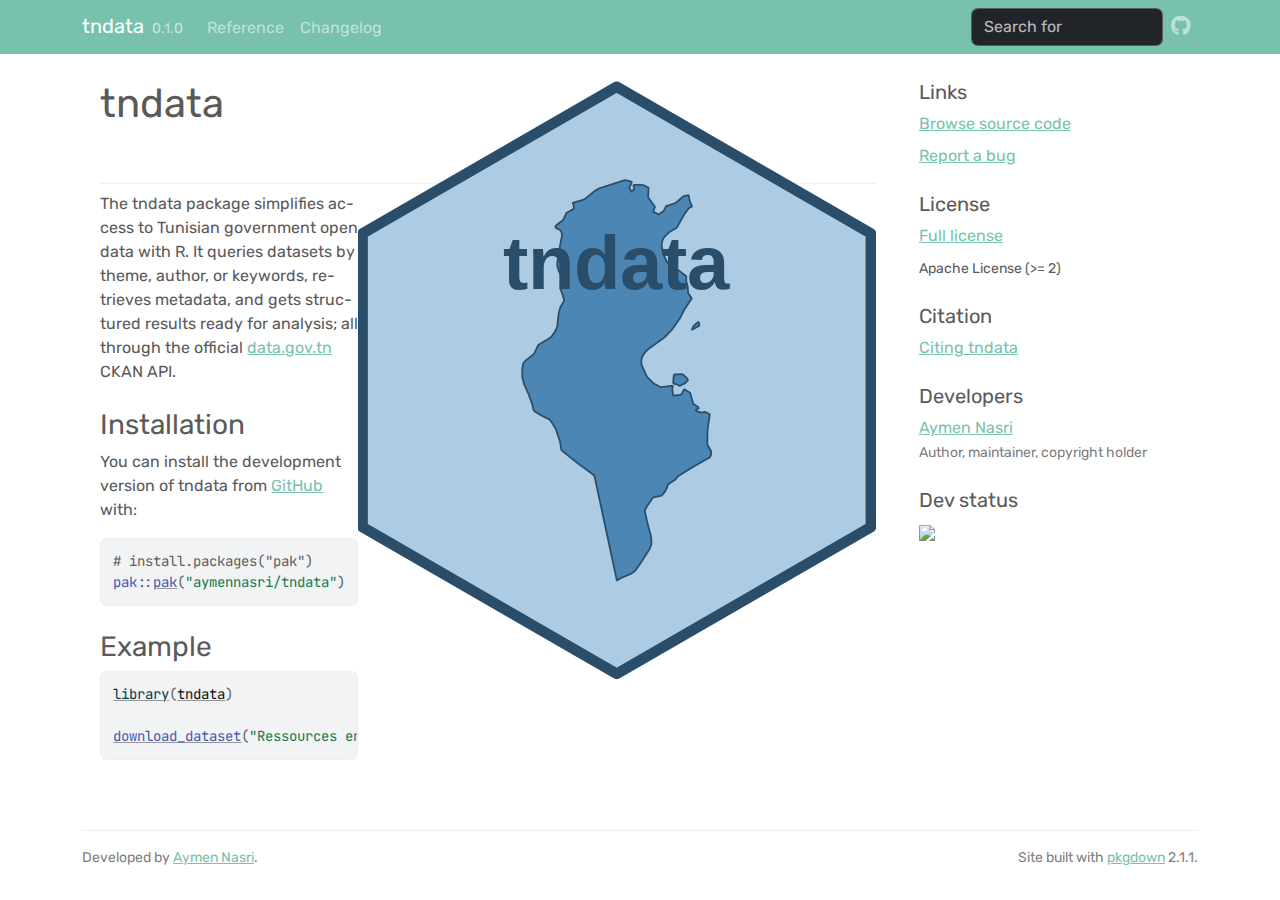
==== index.html @ 449bf3d2 "Deploying to gh-pages from @ aymennasri/tndata@dafc71b6b28d9a2bf3b7b2af652d4f8cb036f6ed 🚀" ====
<!DOCTYPE html>
<!-- Generated by pkgdown: do not edit by hand --><html lang="en">
<head>
<meta http-equiv="Content-Type" content="text/html; charset=UTF-8">
<meta charset="utf-8">
<meta http-equiv="X-UA-Compatible" content="IE=edge">
<meta name="viewport" content="width=device-width, initial-scale=1, shrink-to-fit=no">
<title>Fetch datasets from the Official Tunisian Data Catalog • tndata</title>
<script src="deps/jquery-3.6.0/jquery-3.6.0.min.js"></script><meta name="viewport" content="width=device-width, initial-scale=1, shrink-to-fit=no">
<link href="deps/bootstrap-5.3.1/bootstrap.min.css" rel="stylesheet">
<script src="deps/bootstrap-5.3.1/bootstrap.bundle.min.js"></script><link href="deps/Rubik-0.4.9/font.css" rel="stylesheet">
<link href="deps/JetBrains_Mono-0.4.9/font.css" rel="stylesheet">
<link href="deps/font-awesome-6.5.2/css/all.min.css" rel="stylesheet">
<link href="deps/font-awesome-6.5.2/css/v4-shims.min.css" rel="stylesheet">
<script src="deps/headroom-0.11.0/headroom.min.js"></script><script src="deps/headroom-0.11.0/jQuery.headroom.min.js"></script><script src="deps/bootstrap-toc-1.0.1/bootstrap-toc.min.js"></script><script src="deps/clipboard.js-2.0.11/clipboard.min.js"></script><script src="deps/search-1.0.0/autocomplete.jquery.min.js"></script><script src="deps/search-1.0.0/fuse.min.js"></script><script src="deps/search-1.0.0/mark.min.js"></script><!-- pkgdown --><script src="pkgdown.js"></script><meta property="og:title" content="Fetch datasets from the Official Tunisian Data Catalog">
<meta name="description" content="Simplifies access to Tunisian government open data with R. Queries datasets by theme, author, or keywords, retrieves metadata, and gets structured results ready for analysis; all through the official &lt;data.gov.tn&gt; CKAN API.">
<meta property="og:description" content="Simplifies access to Tunisian government open data with R. Queries datasets by theme, author, or keywords, retrieves metadata, and gets structured results ready for analysis; all through the official &lt;data.gov.tn&gt; CKAN API.">
</head>
<body>
    <a href="#main" class="visually-hidden-focusable">Skip to contents</a>


    <nav class="navbar navbar-expand-lg fixed-top bg-primary" data-bs-theme="dark" aria-label="Site navigation"><div class="container">

    <a class="navbar-brand me-2" href="index.html">tndata</a>

    <small class="nav-text text-muted me-auto" data-bs-toggle="tooltip" data-bs-placement="bottom" title="">0.1.0</small>


    <button class="navbar-toggler" type="button" data-bs-toggle="collapse" data-bs-target="#navbar" aria-controls="navbar" aria-expanded="false" aria-label="Toggle navigation">
      <span class="navbar-toggler-icon"></span>
    </button>

    <div id="navbar" class="collapse navbar-collapse ms-3">
      <ul class="navbar-nav me-auto">
<li class="nav-item"><a class="nav-link" href="reference/index.html">Reference</a></li>
<li class="nav-item"><a class="nav-link" href="news/index.html">Changelog</a></li>
      </ul>
<ul class="navbar-nav">
<li class="nav-item"><form class="form-inline" role="search">
 <input class="form-control" type="search" name="search-input" id="search-input" autocomplete="off" aria-label="Search site" placeholder="Search for" data-search-index="search.json">
</form></li>
<li class="nav-item"><a class="external-link nav-link" href="https://github.com/aymennasri/tndata/" aria-label="GitHub"><span class="fa fab fa-github fa-lg"></span></a></li>
      </ul>
</div>


  </div>
</nav><div class="container template-home">
<div class="row">
  <main id="main" class="col-md-9"><div class="section level1">
<div class="page-header"><h1 id="tndata-">tndata <img src="inst/figures/tndata_logo.png" align="right" height="138"><a class="anchor" aria-label="anchor" href="#tndata-"></a>
</h1></div>
<!-- badges: start -->

<p>The tndata package simplifies access to Tunisian government open data with R. It queries datasets by theme, author, or keywords, retrieves metadata, and gets structured results ready for analysis; all through the official <a href="data.gov.tn">data.gov.tn</a> CKAN API.</p>
<div class="section level2">
<h2 id="installation">Installation<a class="anchor" aria-label="anchor" href="#installation"></a>
</h2>
<p>You can install the development version of tndata from <a href="https://github.com/" class="external-link">GitHub</a> with:</p>
<div class="sourceCode" id="cb1"><pre class="downlit sourceCode r">
<code class="sourceCode R"><span><span class="co"># install.packages("pak")</span></span>
<span><span class="fu">pak</span><span class="fu">::</span><span class="fu"><a href="https://pak.r-lib.org/reference/pak.html" class="external-link">pak</a></span><span class="op">(</span><span class="st">"aymennasri/tndata"</span><span class="op">)</span></span></code></pre></div>
</div>
<div class="section level2">
<h2 id="example">Example<a class="anchor" aria-label="anchor" href="#example"></a>
</h2>
<div class="sourceCode" id="cb2"><pre class="downlit sourceCode r">
<code class="sourceCode R"><span><span class="kw"><a href="https://rdrr.io/r/base/library.html" class="external-link">library</a></span><span class="op">(</span><span class="va"><a href="https://github.com/aymennasri/tndata" class="external-link">tndata</a></span><span class="op">)</span></span>
<span></span>
<span><span class="fu"><a href="reference/download_dataset.html">download_dataset</a></span><span class="op">(</span><span class="st">"Ressources en eau- Gouvernorat de Kasserine"</span>, format <span class="op">=</span> <span class="st">"xls"</span><span class="op">)</span></span></code></pre></div>
</div>
</div>
  </main><aside class="col-md-3"><div class="links">
<h2 data-toc-skip>Links</h2>
<ul class="list-unstyled">
<li><a href="https://github.com/aymennasri/tndata/" class="external-link">Browse source code</a></li>
<li><a href="https://github.com/aymennasri/tndata/issues" class="external-link">Report a bug</a></li>
</ul>
</div>

<div class="license">
<h2 data-toc-skip>License</h2>
<ul class="list-unstyled">
<li><a href="LICENSE.html">Full license</a></li>
<li><small>Apache License (&gt;= 2)</small></li>
</ul>
</div>


<div class="citation">
<h2 data-toc-skip>Citation</h2>
<ul class="list-unstyled">
<li><a href="authors.html#citation">Citing tndata</a></li>
</ul>
</div>

<div class="developers">
<h2 data-toc-skip>Developers</h2>
<ul class="list-unstyled">
<li>
<a href="https://aymennasri.me" class="external-link">Aymen Nasri</a> <br><small class="roles"> Author, maintainer, copyright holder </small>  </li>
</ul>
</div>

<div class="dev-status">
<h2 data-toc-skip>Dev status</h2>
<ul class="list-unstyled">
<li><a href="https://cran.r-project.org/package=tndata" class="external-link"><img src="https://cranlogs.r-pkg.org/badges/tndata"></a></li>
</ul>
</div>

  </aside>
</div>


    <footer><div class="pkgdown-footer-left">
  <p>Developed by <a href="https://aymennasri.me" class="external-link">Aymen Nasri</a>.</p>
</div>

<div class="pkgdown-footer-right">
  <p>Site built with <a href="https://pkgdown.r-lib.org/" class="external-link">pkgdown</a> 2.1.1.</p>
</div>

    </footer>
</div>





  </body>
</html>
---- deps/Rubik-0.4.9/font.css ----
/* arabic */
@font-face {
  font-family: 'Rubik';
  font-style: normal;
  font-weight: 400;
  font-display: swap;
  src: url(iJWZBXyIfDnIV5PNhY1KTN7Z-Yh-B4iFUkU1Z4Y.woff2) format('woff2');
  unicode-range: U+0600-06FF, U+0750-077F, U+0870-088E, U+0890-0891, U+0897-08E1, U+08E3-08FF, U+200C-200E, U+2010-2011, U+204F, U+2E41, U+FB50-FDFF, U+FE70-FE74, U+FE76-FEFC, U+102E0-102FB, U+10E60-10E7E, U+10EC2-10EC4, U+10EFC-10EFF, U+1EE00-1EE03, U+1EE05-1EE1F, U+1EE21-1EE22, U+1EE24, U+1EE27, U+1EE29-1EE32, U+1EE34-1EE37, U+1EE39, U+1EE3B, U+1EE42, U+1EE47, U+1EE49, U+1EE4B, U+1EE4D-1EE4F, U+1EE51-1EE52, U+1EE54, U+1EE57, U+1EE59, U+1EE5B, U+1EE5D, U+1EE5F, U+1EE61-1EE62, U+1EE64, U+1EE67-1EE6A, U+1EE6C-1EE72, U+1EE74-1EE77, U+1EE79-1EE7C, U+1EE7E, U+1EE80-1EE89, U+1EE8B-1EE9B, U+1EEA1-1EEA3, U+1EEA5-1EEA9, U+1EEAB-1EEBB, U+1EEF0-1EEF1;
}
/* cyrillic-ext */
@font-face {
  font-family: 'Rubik';
  font-style: normal;
  font-weight: 400;
  font-display: swap;
  src: url(iJWZBXyIfDnIV5PNhY1KTN7Z-Yh-B4iFWkU1Z4Y.woff2) format('woff2');
  unicode-range: U+0460-052F, U+1C80-1C8A, U+20B4, U+2DE0-2DFF, U+A640-A69F, U+FE2E-FE2F;
}
/* cyrillic */
@font-face {
  font-family: 'Rubik';
  font-style: normal;
  font-weight: 400;
  font-display: swap;
  src: url(iJWZBXyIfDnIV5PNhY1KTN7Z-Yh-B4iFU0U1Z4Y.woff2) format('woff2');
  unicode-range: U+0301, U+0400-045F, U+0490-0491, U+04B0-04B1, U+2116;
}
/* hebrew */
@font-face {
  font-family: 'Rubik';
  font-style: normal;
  font-weight: 400;
  font-display: swap;
  src: url(iJWZBXyIfDnIV5PNhY1KTN7Z-Yh-B4iFVUU1Z4Y.woff2) format('woff2');
  unicode-range: U+0307-0308, U+0590-05FF, U+200C-2010, U+20AA, U+25CC, U+FB1D-FB4F;
}
/* latin-ext */
@font-face {
  font-family: 'Rubik';
  font-style: normal;
  font-weight: 400;
  font-display: swap;
  src: url(iJWZBXyIfDnIV5PNhY1KTN7Z-Yh-B4iFWUU1Z4Y.woff2) format('woff2');
  unicode-range: U+0100-02BA, U+02BD-02C5, U+02C7-02CC, U+02CE-02D7, U+02DD-02FF, U+0304, U+0308, U+0329, U+1D00-1DBF, U+1E00-1E9F, U+1EF2-1EFF, U+2020, U+20A0-20AB, U+20AD-20C0, U+2113, U+2C60-2C7F, U+A720-A7FF;
}
/* latin */
@font-face {
  font-family: 'Rubik';
  font-style: normal;
  font-weight: 400;
  font-display: swap;
  src: url(iJWZBXyIfDnIV5PNhY1KTN7Z-Yh-B4iFV0U1.woff2) format('woff2');
  unicode-range: U+0000-00FF, U+0131, U+0152-0153, U+02BB-02BC, U+02C6, U+02DA, U+02DC, U+0304, U+0308, U+0329, U+2000-206F, U+20AC, U+2122, U+2191, U+2193, U+2212, U+2215, U+FEFF, U+FFFD;
}
---- deps/JetBrains_Mono-0.4.9/font.css ----
/* cyrillic-ext */
@font-face {
  font-family: 'JetBrains Mono';
  font-style: normal;
  font-weight: 400;
  font-display: swap;
  src: url(tDbY2o-flEEny0FZhsfKu5WU4zr3E_BX0PnT8RD8yKxTN1OVgaY.woff2) format('woff2');
  unicode-range: U+0460-052F, U+1C80-1C8A, U+20B4, U+2DE0-2DFF, U+A640-A69F, U+FE2E-FE2F;
}
/* cyrillic */
@font-face {
  font-family: 'JetBrains Mono';
  font-style: normal;
  font-weight: 400;
  font-display: swap;
  src: url(tDbY2o-flEEny0FZhsfKu5WU4zr3E_BX0PnT8RD8yKxTPlOVgaY.woff2) format('woff2');
  unicode-range: U+0301, U+0400-045F, U+0490-0491, U+04B0-04B1, U+2116;
}
/* greek */
@font-face {
  font-family: 'JetBrains Mono';
  font-style: normal;
  font-weight: 400;
  font-display: swap;
  src: url(tDbY2o-flEEny0FZhsfKu5WU4zr3E_BX0PnT8RD8yKxTOVOVgaY.woff2) format('woff2');
  unicode-range: U+0370-0377, U+037A-037F, U+0384-038A, U+038C, U+038E-03A1, U+03A3-03FF;
}
/* vietnamese */
@font-face {
  font-family: 'JetBrains Mono';
  font-style: normal;
  font-weight: 400;
  font-display: swap;
  src: url(tDbY2o-flEEny0FZhsfKu5WU4zr3E_BX0PnT8RD8yKxTNVOVgaY.woff2) format('woff2');
  unicode-range: U+0102-0103, U+0110-0111, U+0128-0129, U+0168-0169, U+01A0-01A1, U+01AF-01B0, U+0300-0301, U+0303-0304, U+0308-0309, U+0323, U+0329, U+1EA0-1EF9, U+20AB;
}
/* latin-ext */
@font-face {
  font-family: 'JetBrains Mono';
  font-style: normal;
  font-weight: 400;
  font-display: swap;
  src: url(tDbY2o-flEEny0FZhsfKu5WU4zr3E_BX0PnT8RD8yKxTNFOVgaY.woff2) format('woff2');
  unicode-range: U+0100-02BA, U+02BD-02C5, U+02C7-02CC, U+02CE-02D7, U+02DD-02FF, U+0304, U+0308, U+0329, U+1D00-1DBF, U+1E00-1E9F, U+1EF2-1EFF, U+2020, U+20A0-20AB, U+20AD-20C0, U+2113, U+2C60-2C7F, U+A720-A7FF;
}
/* latin */
@font-face {
  font-family: 'JetBrains Mono';
  font-style: normal;
  font-weight: 400;
  font-display: swap;
  src: url(tDbY2o-flEEny0FZhsfKu5WU4zr3E_BX0PnT8RD8yKxTOlOV.woff2) format('woff2');
  unicode-range: U+0000-00FF, U+0131, U+0152-0153, U+02BB-02BC, U+02C6, U+02DA, U+02DC, U+0304, U+0308, U+0329, U+2000-206F, U+20AC, U+2122, U+2191, U+2193, U+2212, U+2215, U+FEFF, U+FFFD;
}
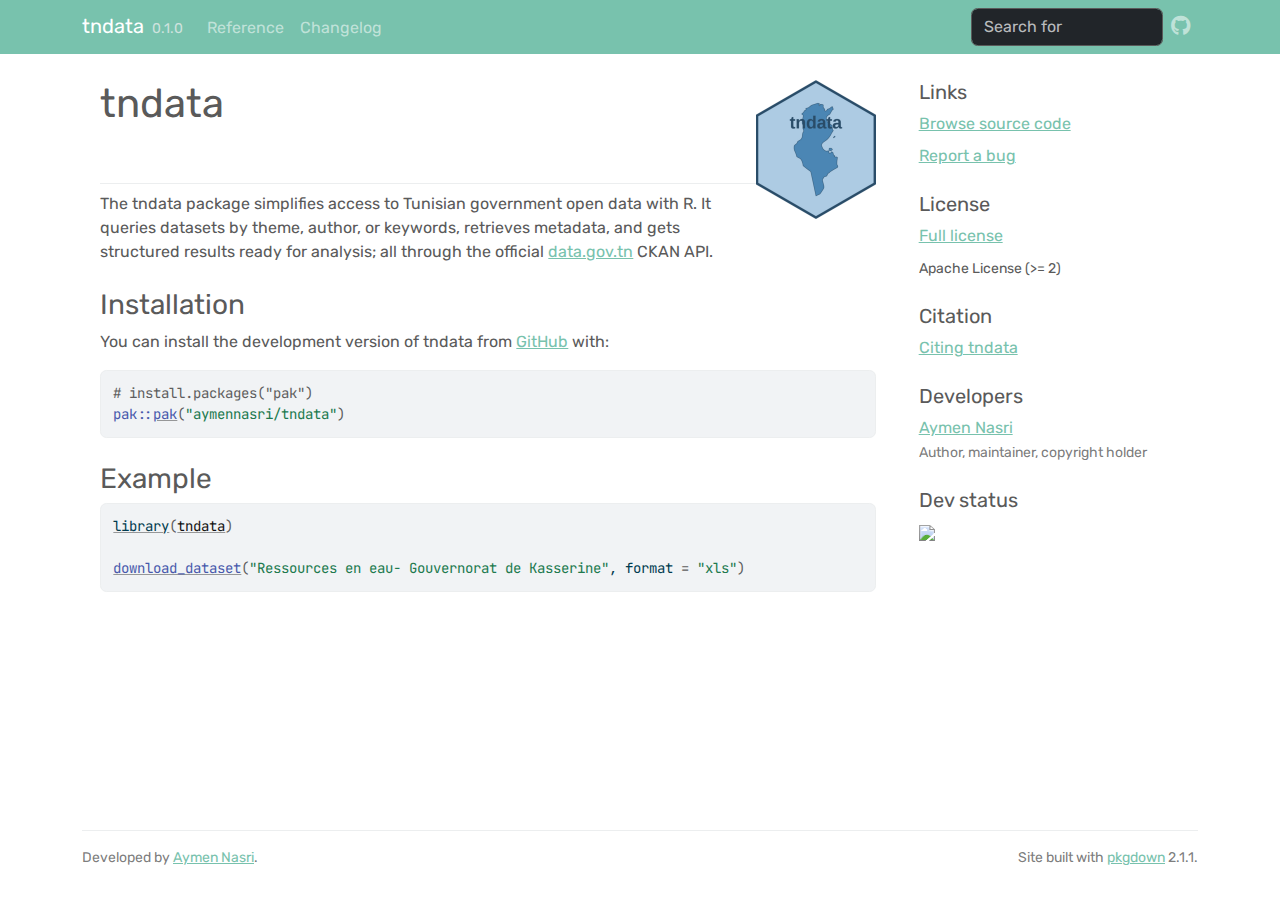
==== commit 1020cde3: "Deploying to gh-pages from @ aymennasri/tndata@bba029ad65248652c29cbbf02eb30645da73072c 🚀" ====
--- a/index.html
+++ b/index.html
@@ -15,6 +15,7 @@
 <script src="deps/headroom-0.11.0/headroom.min.js"></script><script src="deps/headroom-0.11.0/jQuery.headroom.min.js"></script><script src="deps/bootstrap-toc-1.0.1/bootstrap-toc.min.js"></script><script src="deps/clipboard.js-2.0.11/clipboard.min.js"></script><script src="deps/search-1.0.0/autocomplete.jquery.min.js"></script><script src="deps/search-1.0.0/fuse.min.js"></script><script src="deps/search-1.0.0/mark.min.js"></script><!-- pkgdown --><script src="pkgdown.js"></script><meta property="og:title" content="Fetch datasets from the Official Tunisian Data Catalog">
 <meta name="description" content="Simplifies access to Tunisian government open data with R. Queries datasets by theme, author, or keywords, retrieves metadata, and gets structured results ready for analysis; all through the official &lt;data.gov.tn&gt; CKAN API.">
 <meta property="og:description" content="Simplifies access to Tunisian government open data with R. Queries datasets by theme, author, or keywords, retrieves metadata, and gets structured results ready for analysis; all through the official &lt;data.gov.tn&gt; CKAN API.">
+<meta property="og:image" content="http://aymennasri.me/tndata/logo.png">
 </head>
 <body>
     <a href="#main" class="visually-hidden-focusable">Skip to contents</a>
@@ -49,8 +50,11 @@
 </nav><div class="container template-home">
 <div class="row">
   <main id="main" class="col-md-9"><div class="section level1">
-<div class="page-header"><h1 id="tndata-">tndata <img src="inst/figures/tndata_logo.png" align="right" height="138"><a class="anchor" aria-label="anchor" href="#tndata-"></a>
-</h1></div>
+<div class="page-header">
+<img src="logo.png" class="logo" alt=""><h1 id="tndata-">tndata 
+<a class="anchor" aria-label="anchor" href="#tndata-"></a>
+</h1>
+</div>
 <!-- badges: start -->
 
 <p>The tndata package simplifies access to Tunisian government open data with R. It queries datasets by theme, author, or keywords, retrieves metadata, and gets structured results ready for analysis; all through the official <a href="data.gov.tn">data.gov.tn</a> CKAN API.</p>
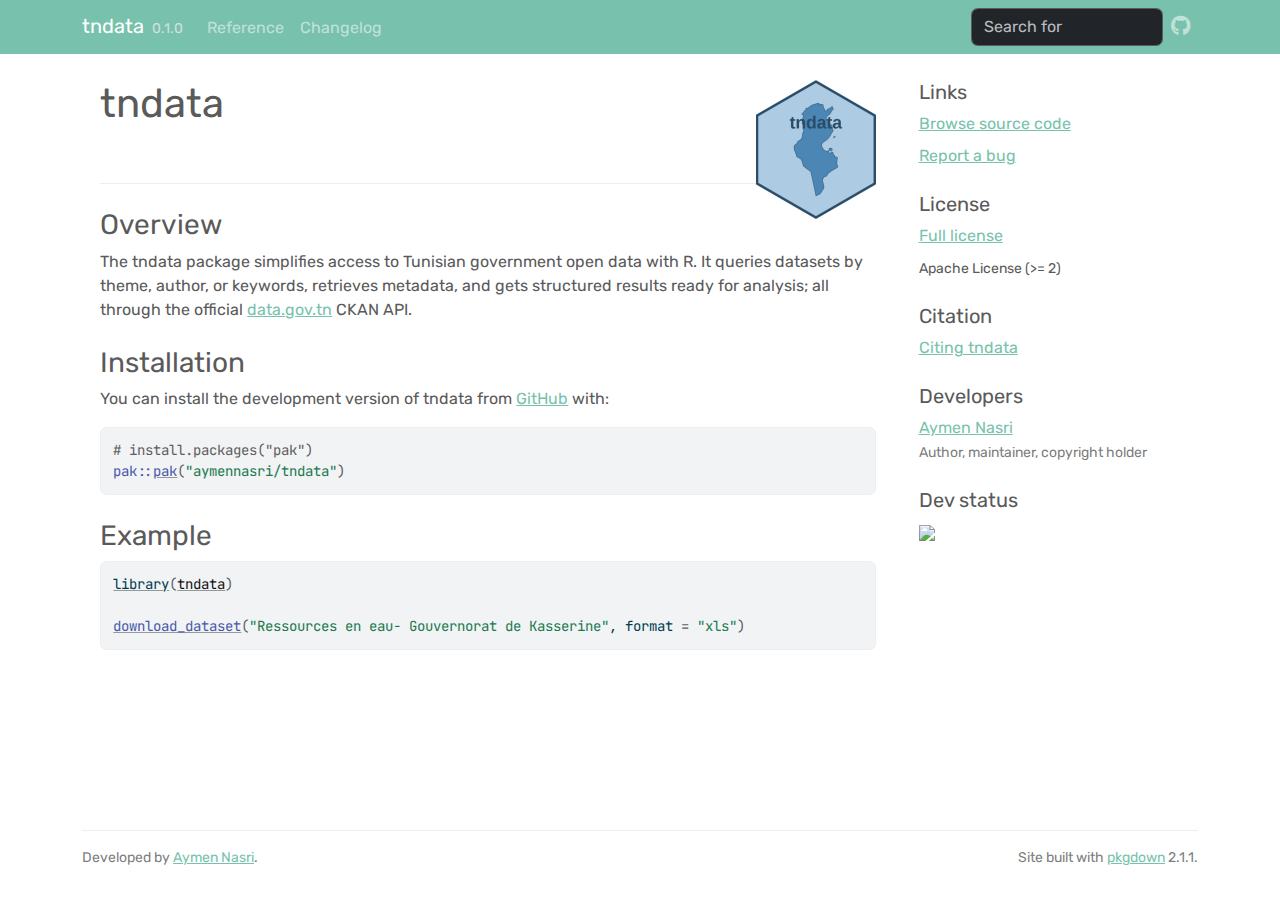
==== commit 25e5c21c: "Deploying to gh-pages from @ aymennasri/tndata@90ee7cd41c8ede22fa6b6d532dcdb09508d3ae8f 🚀" ====
--- a/index.html
+++ b/index.html
@@ -57,7 +57,11 @@
 </div>
 <!-- badges: start -->
 
+<div class="section level2">
+<h2 id="overview">Overview<a class="anchor" aria-label="anchor" href="#overview"></a>
+</h2>
 <p>The tndata package simplifies access to Tunisian government open data with R. It queries datasets by theme, author, or keywords, retrieves metadata, and gets structured results ready for analysis; all through the official <a href="data.gov.tn">data.gov.tn</a> CKAN API.</p>
+</div>
 <div class="section level2">
 <h2 id="installation">Installation<a class="anchor" aria-label="anchor" href="#installation"></a>
 </h2>
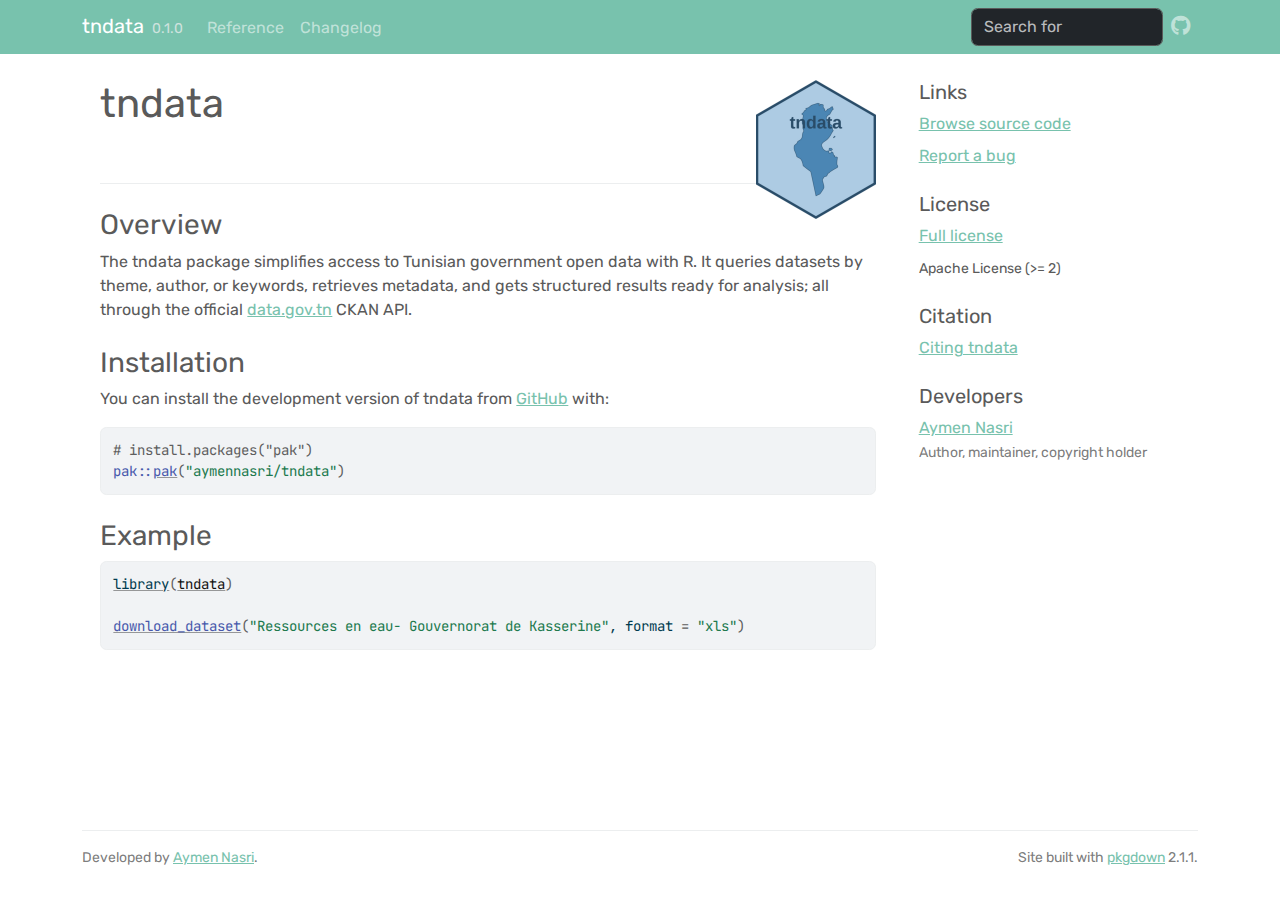
==== commit 4c2ac6e2: "Deploying to gh-pages from @ aymennasri/tndata@82d2cf306a4f15142da6acccaf394d49ee0537b8 🚀" ====
--- a/index.html
+++ b/index.html
@@ -5,16 +5,16 @@
 <meta charset="utf-8">
 <meta http-equiv="X-UA-Compatible" content="IE=edge">
 <meta name="viewport" content="width=device-width, initial-scale=1, shrink-to-fit=no">
-<title>Fetch datasets from the Official Tunisian Data Catalog • tndata</title>
+<title>Fetch Datasets from the Official Tunisian Data Catalog • tndata</title>
 <script src="deps/jquery-3.6.0/jquery-3.6.0.min.js"></script><meta name="viewport" content="width=device-width, initial-scale=1, shrink-to-fit=no">
 <link href="deps/bootstrap-5.3.1/bootstrap.min.css" rel="stylesheet">
 <script src="deps/bootstrap-5.3.1/bootstrap.bundle.min.js"></script><link href="deps/Rubik-0.4.9/font.css" rel="stylesheet">
 <link href="deps/JetBrains_Mono-0.4.9/font.css" rel="stylesheet">
 <link href="deps/font-awesome-6.5.2/css/all.min.css" rel="stylesheet">
 <link href="deps/font-awesome-6.5.2/css/v4-shims.min.css" rel="stylesheet">
-<script src="deps/headroom-0.11.0/headroom.min.js"></script><script src="deps/headroom-0.11.0/jQuery.headroom.min.js"></script><script src="deps/bootstrap-toc-1.0.1/bootstrap-toc.min.js"></script><script src="deps/clipboard.js-2.0.11/clipboard.min.js"></script><script src="deps/search-1.0.0/autocomplete.jquery.min.js"></script><script src="deps/search-1.0.0/fuse.min.js"></script><script src="deps/search-1.0.0/mark.min.js"></script><!-- pkgdown --><script src="pkgdown.js"></script><meta property="og:title" content="Fetch datasets from the Official Tunisian Data Catalog">
-<meta name="description" content="Simplifies access to Tunisian government open data with R. Queries datasets by theme, author, or keywords, retrieves metadata, and gets structured results ready for analysis; all through the official &lt;data.gov.tn&gt; CKAN API.">
-<meta property="og:description" content="Simplifies access to Tunisian government open data with R. Queries datasets by theme, author, or keywords, retrieves metadata, and gets structured results ready for analysis; all through the official &lt;data.gov.tn&gt; CKAN API.">
+<script src="deps/headroom-0.11.0/headroom.min.js"></script><script src="deps/headroom-0.11.0/jQuery.headroom.min.js"></script><script src="deps/bootstrap-toc-1.0.1/bootstrap-toc.min.js"></script><script src="deps/clipboard.js-2.0.11/clipboard.min.js"></script><script src="deps/search-1.0.0/autocomplete.jquery.min.js"></script><script src="deps/search-1.0.0/fuse.min.js"></script><script src="deps/search-1.0.0/mark.min.js"></script><!-- pkgdown --><script src="pkgdown.js"></script><meta property="og:title" content="Fetch Datasets from the Official Tunisian Data Catalog">
+<meta name="description" content="Simplifies access to Tunisian government open data from &lt;https://data.gov.tn/fr/&gt;. Queries datasets by theme, author, or keywords, retrieves metadata, and gets structured results ready for analysis; all through the official CKAN API.">
+<meta property="og:description" content="Simplifies access to Tunisian government open data from &lt;https://data.gov.tn/fr/&gt;. Queries datasets by theme, author, or keywords, retrieves metadata, and gets structured results ready for analysis; all through the official CKAN API.">
 <meta property="og:image" content="http://aymennasri.me/tndata/logo.png">
 </head>
 <body>
@@ -56,11 +56,12 @@
 </h1>
 </div>
 <!-- badges: start -->
-
+<!-- [![](https://cranlogs.r-pkg.org/badges/grand-total/tndata)](https://cran.r-project.org/package=tndata) -->
+<!-- badges: end -->
 <div class="section level2">
 <h2 id="overview">Overview<a class="anchor" aria-label="anchor" href="#overview"></a>
 </h2>
-<p>The tndata package simplifies access to Tunisian government open data with R. It queries datasets by theme, author, or keywords, retrieves metadata, and gets structured results ready for analysis; all through the official <a href="data.gov.tn">data.gov.tn</a> CKAN API.</p>
+<p>The tndata package simplifies access to Tunisian government open data with R. It queries datasets by theme, author, or keywords, retrieves metadata, and gets structured results ready for analysis; all through the official <a href="https://data.gov.tn/fr/" class="external-link">data.gov.tn</a> CKAN API.</p>
 </div>
 <div class="section level2">
 <h2 id="installation">Installation<a class="anchor" aria-label="anchor" href="#installation"></a>
@@ -111,12 +112,7 @@
 </ul>
 </div>
 
-<div class="dev-status">
-<h2 data-toc-skip>Dev status</h2>
-<ul class="list-unstyled">
-<li><a href="https://cran.r-project.org/package=tndata" class="external-link"><img src="https://cranlogs.r-pkg.org/badges/tndata"></a></li>
-</ul>
-</div>
+
 
   </aside>
 </div>
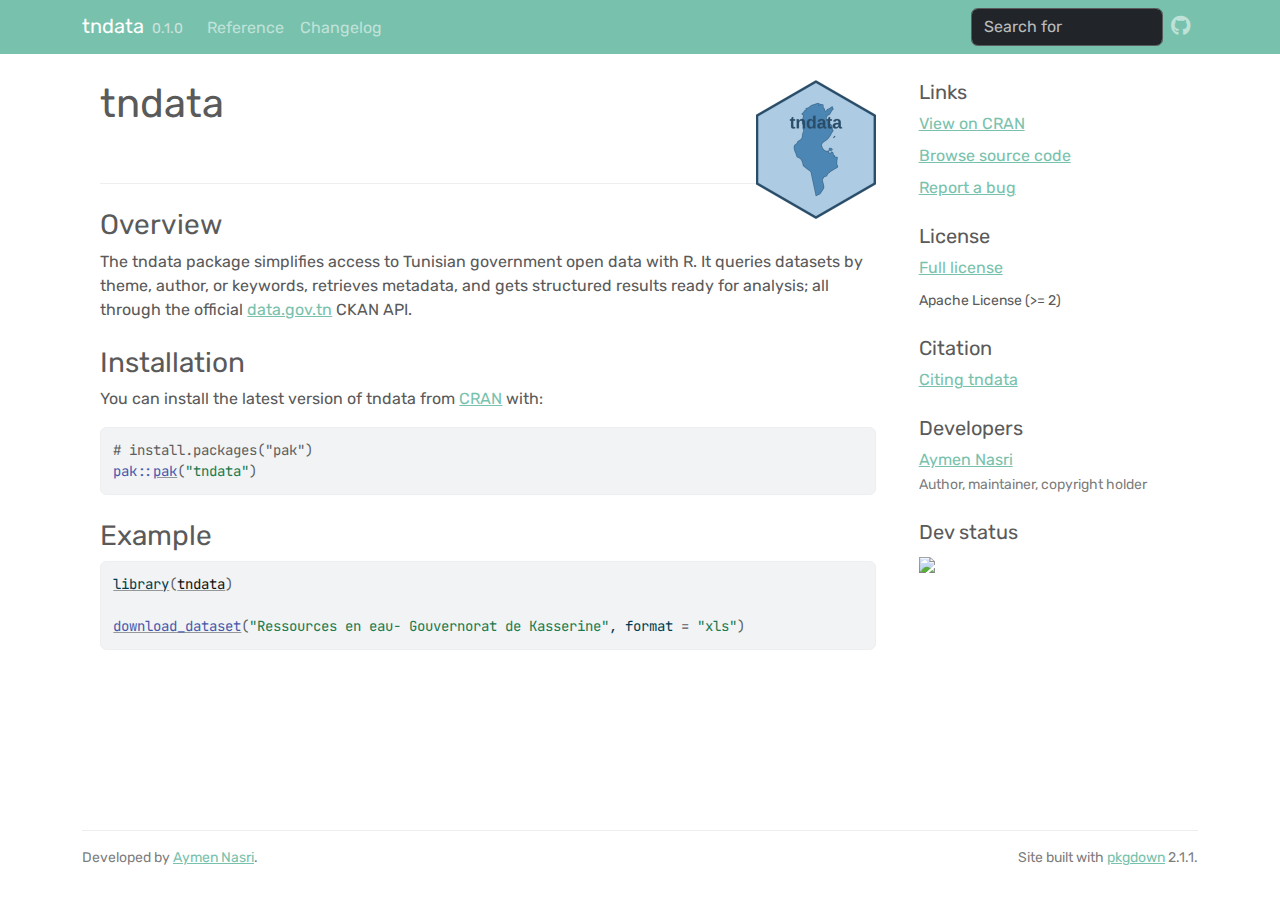
==== commit 33b5324f: "Deploying to gh-pages from @ aymennasri/tndata@bfd0fbcc18b5de62f46f7479ab4e40a65b46e59b 🚀" ====
--- a/index.html
+++ b/index.html
@@ -56,8 +56,7 @@
 </h1>
 </div>
 <!-- badges: start -->
-<!-- [![](https://cranlogs.r-pkg.org/badges/grand-total/tndata)](https://cran.r-project.org/package=tndata) -->
-<!-- badges: end -->
+
 <div class="section level2">
 <h2 id="overview">Overview<a class="anchor" aria-label="anchor" href="#overview"></a>
 </h2>
@@ -66,10 +65,10 @@
 <div class="section level2">
 <h2 id="installation">Installation<a class="anchor" aria-label="anchor" href="#installation"></a>
 </h2>
-<p>You can install the development version of tndata from <a href="https://github.com/" class="external-link">GitHub</a> with:</p>
+<p>You can install the latest version of tndata from <a href="https://cran.r-project.org/package=tndata" class="external-link">CRAN</a> with:</p>
 <div class="sourceCode" id="cb1"><pre class="downlit sourceCode r">
 <code class="sourceCode R"><span><span class="co"># install.packages("pak")</span></span>
-<span><span class="fu">pak</span><span class="fu">::</span><span class="fu"><a href="https://pak.r-lib.org/reference/pak.html" class="external-link">pak</a></span><span class="op">(</span><span class="st">"aymennasri/tndata"</span><span class="op">)</span></span></code></pre></div>
+<span><span class="fu">pak</span><span class="fu">::</span><span class="fu"><a href="https://pak.r-lib.org/reference/pak.html" class="external-link">pak</a></span><span class="op">(</span><span class="st">"tndata"</span><span class="op">)</span></span></code></pre></div>
 </div>
 <div class="section level2">
 <h2 id="example">Example<a class="anchor" aria-label="anchor" href="#example"></a>
@@ -83,6 +82,7 @@
   </main><aside class="col-md-3"><div class="links">
 <h2 data-toc-skip>Links</h2>
 <ul class="list-unstyled">
+<li><a href="https://cloud.r-project.org/package=tndata" class="external-link">View on CRAN</a></li>
 <li><a href="https://github.com/aymennasri/tndata/" class="external-link">Browse source code</a></li>
 <li><a href="https://github.com/aymennasri/tndata/issues" class="external-link">Report a bug</a></li>
 </ul>
@@ -112,7 +112,12 @@
 </ul>
 </div>
 
-
+<div class="dev-status">
+<h2 data-toc-skip>Dev status</h2>
+<ul class="list-unstyled">
+<li><a href="https://cran.r-project.org/package=tndata" class="external-link"><img src="https://cranlogs.r-pkg.org/badges/grand-total/tndata"></a></li>
+</ul>
+</div>
 
   </aside>
 </div>
